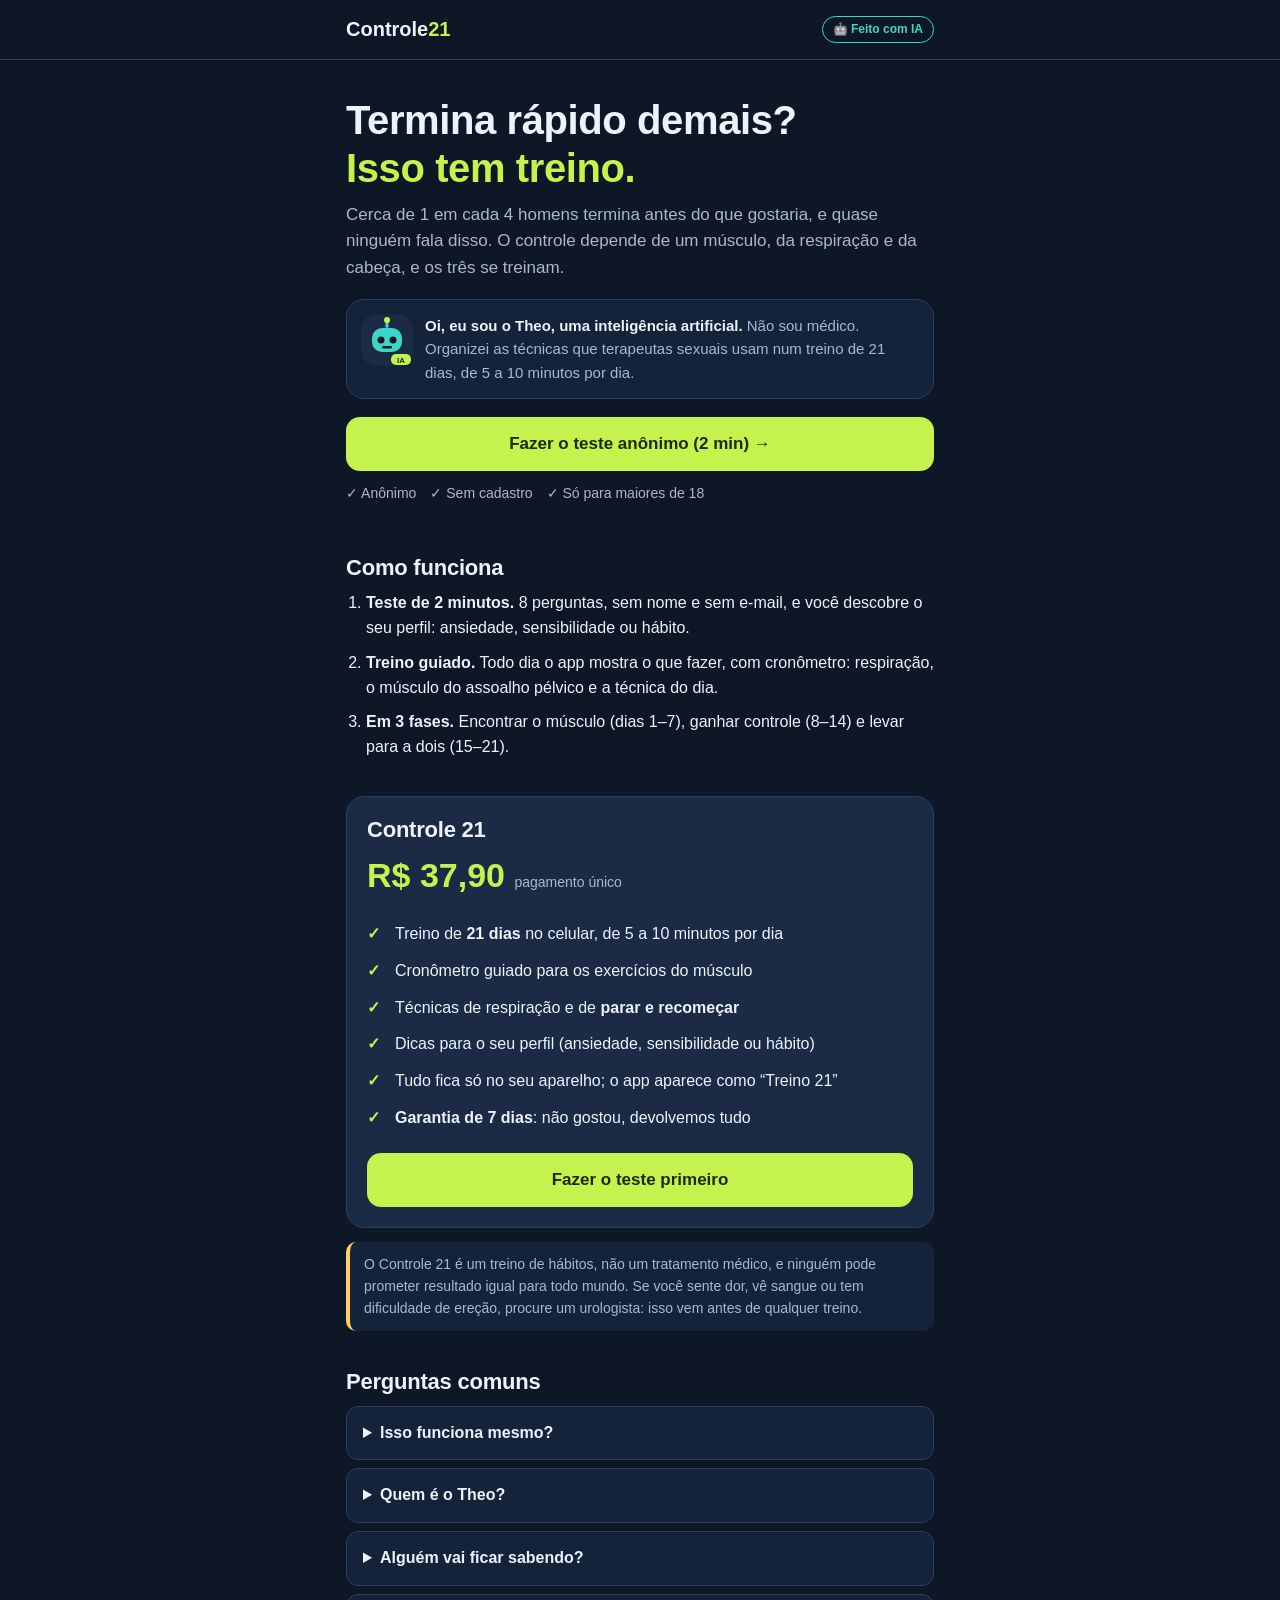
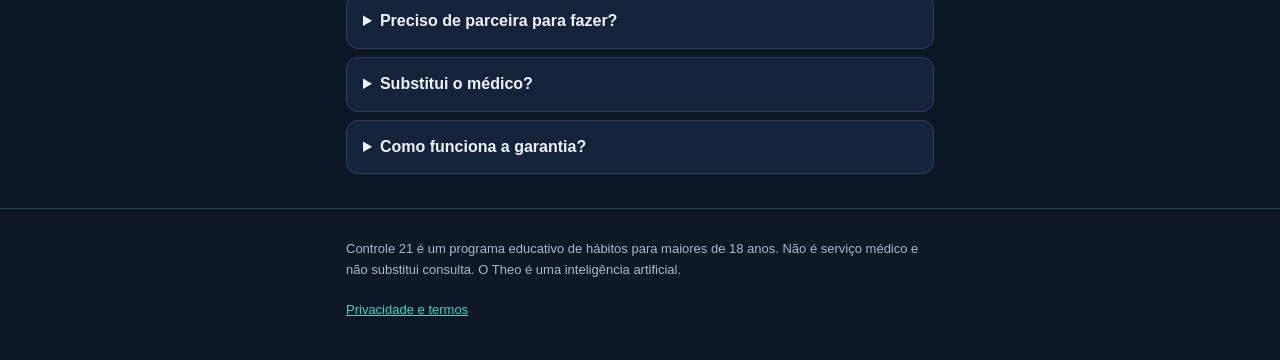
==== index.html @ 681d7818 "Controle 21: teste anônimo, treino de 21 dias, Plus e páginas Co-Authored-By: Claude Opus 5.5 <norep" ====
<!doctype html>
<html lang="pt-BR">
<head>
<meta charset="utf-8">
<meta name="viewport" content="width=device-width, initial-scale=1, viewport-fit=cover">
<title>Controle 21 — treino de 21 dias para durar mais</title>
<meta name="description" content="Teste anônimo de 2 minutos: descubra o seu perfil e treine o controle com técnicas usadas por terapeutas sexuais, 5 a 10 minutos por dia, no celular.">
<meta property="og:title" content="Termina rápido demais? Faça o teste anônimo de 2 minutos">
<meta property="og:description" content="É um músculo, e músculo se treina. Treino guiado de 21 dias no celular, com o Theo, uma inteligência artificial.">
<meta name="theme-color" content="#0e1726">
<meta name="robots" content="noindex">
<link rel="icon" href="data:image/svg+xml,<svg xmlns='http://www.w3.org/2000/svg' viewBox='0 0 100 100'><rect width='100' height='100' rx='22' fill='%230e1726'/><text x='50' y='64' font-size='46' font-family='Arial' font-weight='900' text-anchor='middle' fill='%23c6f24e'>21</text></svg>">
<link rel="stylesheet" href="styles.css">
</head>
<body>

<div id="pagina">
  <header class="topo"><div class="wrap"><a class="logo" href="./">Controle<span>21</span></a><span class="tag-ia">🤖 Feito com IA</span></div></header>

  <div class="hero">
    <div class="wrap">
      <h1>Termina rápido demais?<br><em>Isso tem treino.</em></h1>
      <p>Cerca de 1 em cada 4 homens termina antes do que gostaria, e quase ninguém fala disso. O controle depende de um músculo, da respiração e da cabeça, e os três se treinam.</p>
      <div class="theo">
        <svg width="52" height="52" viewBox="0 0 52 52" aria-hidden="true"><rect width="52" height="52" rx="16" fill="#1b2b45"/><rect x="11" y="14" width="30" height="24" rx="10" fill="#3dd6c6"/><circle cx="20" cy="26" r="3.5" fill="#0e1726"/><circle cx="32" cy="26" r="3.5" fill="#0e1726"/><rect x="21" y="32" width="10" height="2.5" rx="1.25" fill="#0e1726"/><rect x="24.5" y="6" width="3" height="8" rx="1.5" fill="#3dd6c6"/><circle cx="26" cy="6" r="3" fill="#c6f24e"/><rect x="30" y="40" width="20" height="11" rx="5" fill="#c6f24e"/><text x="40" y="48.5" font-size="8" font-family="Arial" font-weight="900" text-anchor="middle" fill="#1d2a00">IA</text></svg>
        <p><b>Oi, eu sou o Theo, uma inteligência artificial.</b> Não sou médico. Organizei as técnicas que terapeutas sexuais usam num treino de 21 dias, de 5 a 10 minutos por dia.</p>
      </div>
      <button class="btn btn-lime" data-comecar>Fazer o teste anônimo (2 min) →</button>
      <div class="selos"><span>✓ Anônimo</span><span>✓ Sem cadastro</span><span>✓ Só para maiores de 18</span></div>
    </div>
  </div>

  <section class="bloco">
    <div class="wrap">
      <h2>Como funciona</h2>
      <ol class="passos">
        <li><b>Teste de 2 minutos.</b> 8 perguntas, sem nome e sem e-mail, e você descobre o seu perfil: ansiedade, sensibilidade ou hábito.</li>
        <li><b>Treino guiado.</b> Todo dia o app mostra o que fazer, com cronômetro: respiração, o músculo do assoalho pélvico e a técnica do dia.</li>
        <li><b>Em 3 fases.</b> Encontrar o músculo (dias 1–7), ganhar controle (8–14) e levar para a dois (15–21).</li>
      </ol>
    </div>
  </section>

  <section class="bloco" style="padding-top:0">
    <div class="wrap">
      <div class="cartao">
        <h2 style="margin-bottom:6px">Controle 21</h2>
        <div class="preco">R$ <span data-preco>37,90</span> <small>pagamento único</small></div>
        <ul class="lista" style="margin-top:14px">
          <li>Treino de <b>21 dias</b> no celular, de 5 a 10 minutos por dia</li>
          <li>Cronômetro guiado para os exercícios do músculo</li>
          <li>Técnicas de respiração e de <b>parar e recomeçar</b></li>
          <li>Dicas para o seu perfil (ansiedade, sensibilidade ou hábito)</li>
          <li>Tudo fica só no seu aparelho; o app aparece como “Treino 21”</li>
          <li><b>Garantia de 7 dias</b>: não gostou, devolvemos tudo</li>
        </ul>
        <button class="btn btn-lime" data-comecar style="margin-top:16px">Fazer o teste primeiro</button>
      </div>
      <p class="aviso" style="margin-top:14px">O Controle 21 é um treino de hábitos, não um tratamento médico, e ninguém pode prometer resultado igual para todo mundo. Se você sente dor, vê sangue ou tem dificuldade de ereção, procure um urologista: isso vem antes de qualquer treino.</p>
    </div>
  </section>

  <section class="bloco" style="padding-top:0">
    <div class="wrap">
      <h2>Perguntas comuns</h2>
      <details><summary>Isso funciona mesmo?</summary><p>O treino do músculo do assoalho pélvico, a respiração e a técnica de parar e recomeçar são usados por fisioterapeutas e terapeutas sexuais há décadas, e há estudos mostrando melhora do controle em muitos homens depois de algumas semanas de treino. O que mais falta é constância, e é para isso que o app existe.</p></details>
      <details><summary>Quem é o Theo?</summary><p>O Theo é uma inteligência artificial. Ele não é médico nem pessoa real: é a voz do app e dos vídeos. O conteúdo foi organizado a partir de técnicas conhecidas de terapia sexual e fisioterapia pélvica.</p></details>
      <details><summary>Alguém vai ficar sabendo?</summary><p>O teste não pede nome nem e-mail. O app guarda seu progresso só no seu aparelho e aparece com o nome neutro “Treino 21”. A cobrança no cartão aparece com nome neutro.</p></details>
      <details><summary>Preciso de parceira para fazer?</summary><p>Não. As fases 1 e 2 são sozinho. A fase 3 tem dicas para levar o controle para a relação.</p></details>
      <details><summary>Substitui o médico?</summary><p>Não. Se o problema sempre existiu desde a primeira vez, se vem com dor, sangue ou dificuldade de ereção, procure um urologista. O treino pode ser feito junto com o acompanhamento médico.</p></details>
      <details><summary>Como funciona a garantia?</summary><p>Você tem 7 dias para pedir o dinheiro de volta, pela própria plataforma de pagamento, sem precisar explicar.</p></details>
    </div>
  </section>

  <footer><div class="wrap">
    Controle 21 é um programa educativo de hábitos para maiores de 18 anos. Não é serviço médico e não substitui consulta. O Theo é uma inteligência artificial.<br><br>
    <a href="privacidade.html">Privacidade e termos</a><span data-so-whats> · <a href="#" data-whats-link>Falar no WhatsApp</a></span>
  </div></footer>
</div>

<!-- TESTE -->
<div class="quiz" id="quiz" hidden>
  <div class="wrap" id="quiz-corpo"></div>
</div>

<div class="toast" id="toast" role="status"></div>
<script src="config.js"></script>
<script src="teste.js"></script>
<script src="site.js"></script>
</body>
</html>
---- styles.css ----
:root {
  --bg: #0e1726;
  --bg-2: #15233a;
  --card: #1b2b45;
  --line: #2b3f60;
  --ink: #eef3fb;
  --muted: #a9b8d0;
  --lime: #c6f24e;
  --lime-ink: #1d2a00;
  --teal: #3dd6c6;
  --red: #ff7a7a;
  --amber: #ffcf5c;
  --r: 18px;
  color-scheme: dark;
}
* { box-sizing: border-box; }
html { -webkit-text-size-adjust: 100%; }
body {
  margin: 0; background: var(--bg); color: var(--ink);
  font: 16px/1.55 -apple-system, BlinkMacSystemFont, "Segoe UI", Roboto, sans-serif;
  padding-bottom: env(safe-area-inset-bottom, 0px);
}
a { color: var(--teal); }
.wrap { width: 100%; max-width: 620px; margin: 0 auto; padding: 0 16px; }
h1, h2, h3 { line-height: 1.2; letter-spacing: -.01em; margin: 0 0 10px; }
h1 { font-size: clamp(28px, 7vw, 40px); }
h2 { font-size: 22px; }
p { margin: 0 0 12px; }

.topo { padding: 14px 0; border-bottom: 1px solid var(--line); }
.topo .wrap { display: flex; align-items: center; justify-content: space-between; gap: 12px; }
.logo { font-weight: 800; font-size: 20px; color: var(--ink); text-decoration: none; }
.logo span { color: var(--lime); }
.tag-ia { font-size: 12px; font-weight: 700; border: 1px solid var(--teal); color: var(--teal); border-radius: 99px; padding: 3px 10px; white-space: nowrap; }

.hero { padding: 36px 0 24px; }
.hero em { color: var(--lime); font-style: normal; }
.hero p { color: var(--muted); font-size: 17px; }

.theo { display: flex; gap: 12px; align-items: flex-start; background: var(--bg-2); border: 1px solid var(--line); border-radius: var(--r); padding: 14px; margin: 18px 0; }
.theo svg { flex-shrink: 0; }
.theo p { margin: 0; font-size: 15px; color: var(--muted); }
.theo b { color: var(--ink); }

.btn {
  display: block; width: 100%; min-height: 54px; border: 0; border-radius: 14px; cursor: pointer;
  font: inherit; font-weight: 800; font-size: 17px; padding: 14px 18px; text-align: center; text-decoration: none;
}
.btn-lime { background: var(--lime); color: var(--lime-ink); }
.btn-lime:hover { filter: brightness(1.05); }
.btn-claro { background: transparent; color: var(--ink); border: 2px solid var(--line); }
.btn:focus-visible, button:focus-visible, a:focus-visible, input:focus-visible { outline: 3px solid var(--teal); outline-offset: 2px; }
.btn[disabled] { opacity: .45; cursor: not-allowed; }

.selos { display: flex; flex-wrap: wrap; gap: 8px 14px; margin-top: 12px; color: var(--muted); font-size: 14px; }

.bloco { padding: 26px 0; }
.passos { padding-left: 20px; margin: 0; }
.passos li { margin-bottom: 10px; }
.cartao { background: var(--card); border: 1px solid var(--line); border-radius: var(--r); padding: 20px; }
.preco { font-size: 34px; font-weight: 800; color: var(--lime); }
.preco small { font-size: 14px; color: var(--muted); font-weight: 500; }
.lista { list-style: none; padding: 0; margin: 0; }
.lista li { padding: 6px 0 6px 28px; position: relative; }
.lista li::before { content: "✓"; position: absolute; left: 0; color: var(--lime); font-weight: 800; }
.aviso { font-size: 14px; color: var(--muted); background: var(--bg-2); border-left: 4px solid var(--amber); padding: 12px 14px; border-radius: 10px; }
.alerta { background: #3a1820; border: 1px solid var(--red); border-radius: var(--r); padding: 16px; }
.alerta h3 { color: var(--red); }

details { background: var(--bg-2); border: 1px solid var(--line); border-radius: 12px; margin-bottom: 8px; }
summary { cursor: pointer; padding: 14px 16px; font-weight: 700; min-height: 44px; }
details p { padding: 0 16px 14px; color: var(--muted); margin: 0; }

footer { padding: 30px 0 40px; color: var(--muted); font-size: 13px; border-top: 1px solid var(--line); }

/* Teste */
.quiz { position: fixed; inset: 0; background: var(--bg); overflow-y: auto; z-index: 10; display: flex; padding: 20px 0; }
.quiz[hidden] { display: none; }
.barra { height: 6px; background: var(--line); border-radius: 99px; overflow: hidden; margin: 6px 0 22px; }
.barra i { display: block; height: 100%; background: var(--lime); transition: width .25s; }
.q-topo { display: flex; justify-content: space-between; color: var(--muted); font-size: 14px; }
.q-topo button { background: none; border: 0; color: var(--muted); font: inherit; cursor: pointer; min-height: 44px; padding: 0 4px; }
.opcoes { display: grid; gap: 10px; margin-top: 16px; }
.opcoes button {
  text-align: left; background: var(--card); color: var(--ink); border: 2px solid var(--line); border-radius: 14px;
  padding: 14px 16px; min-height: 56px; font: inherit; font-weight: 600; cursor: pointer;
}
.opcoes button:hover { border-color: var(--teal); }
.q-ajuda { color: var(--muted); font-size: 14px; margin-top: 4px; }

.perfil-card { background: linear-gradient(150deg, var(--card), #13324a); border: 2px solid var(--teal); border-radius: var(--r); padding: 20px; margin: 16px 0; }
.perfil-card .rotulo { font-size: 12px; font-weight: 800; letter-spacing: .1em; color: var(--teal); }
.medidor { display: grid; gap: 8px; margin: 14px 0 4px; }
.medidor div { display: grid; grid-template-columns: 110px 1fr; gap: 10px; align-items: center; font-size: 14px; color: var(--muted); }
.medidor span { height: 10px; background: var(--line); border-radius: 99px; overflow: hidden; }
.medidor span i { display: block; height: 100%; background: var(--teal); }

/* App */
.app-topo { position: sticky; top: 0; background: var(--bg); z-index: 5; border-bottom: 1px solid var(--line); padding: 12px 0; }
.app-topo .wrap { display: flex; justify-content: space-between; align-items: center; gap: 10px; }
.dias { display: grid; grid-template-columns: repeat(7, 1fr); gap: 6px; margin: 16px 0; }
.dias button {
  aspect-ratio: 1; border-radius: 12px; border: 2px solid var(--line); background: var(--card); color: var(--ink);
  font: inherit; font-weight: 800; cursor: pointer; min-height: 40px; position: relative;
}
.dias button.feito { background: var(--lime); color: var(--lime-ink); border-color: var(--lime); }
.dias button.hoje { border-color: var(--teal); }
.dias button[disabled] { opacity: .35; cursor: not-allowed; }
.fase { font-size: 12px; font-weight: 800; letter-spacing: .1em; color: var(--teal); }
.bloco-dia { background: var(--card); border: 1px solid var(--line); border-radius: var(--r); padding: 18px; margin-bottom: 14px; }
.bloco-dia h3 { display: flex; gap: 8px; align-items: center; }
.bloco-dia .min { margin-left: auto; font-size: 13px; color: var(--muted); font-weight: 600; }
.bloco-dia ol, .bloco-dia ul { padding-left: 20px; margin: 0 0 10px; }
.bloco-dia li { margin-bottom: 6px; }

.timer { text-align: center; padding: 10px 0 4px; }
.timer .anel { width: 190px; height: 190px; margin: 0 auto 12px; position: relative; }
.timer .anel svg { transform: rotate(-90deg); }
.timer .anel .fundo { stroke: var(--line); }
.timer .anel .frente { stroke: var(--lime); transition: stroke-dashoffset .2s linear; }
.timer .anel.solta .frente { stroke: var(--teal); }
.timer .centro { position: absolute; inset: 0; display: flex; flex-direction: column; align-items: center; justify-content: center; }
.timer .acao { font-size: 26px; font-weight: 800; }
.timer .seg { font-size: 15px; color: var(--muted); }
.timer .reps { color: var(--muted); font-size: 14px; margin-bottom: 10px; }
.linha-botoes { display: flex; gap: 10px; }
.linha-botoes .btn { flex: 1; }
.check-dia { display: flex; gap: 12px; align-items: center; background: var(--bg-2); border: 2px solid var(--line); border-radius: 14px; padding: 14px; cursor: pointer; min-height: 56px; font-weight: 700; }
.check-dia input { width: 24px; height: 24px; accent-color: var(--lime); }
.portao { padding: 40px 0; }
.portao input { width: 100%; min-height: 52px; border-radius: 12px; border: 2px solid var(--line); background: var(--card); color: var(--ink); font: inherit; font-size: 18px; padding: 10px 14px; margin: 10px 0 12px; text-transform: uppercase; }
.erro { color: var(--red); font-size: 14px; min-height: 20px; }
.escala { display: grid; grid-template-columns: repeat(11, 1fr); gap: 3px; margin: 10px 0; font-size: 11px; text-align: center; }
.escala span { padding: 6px 0; border-radius: 6px; background: var(--line); }
.escala .v { background: #3b6d3b; } .escala .a { background: #8a6d1f; } .escala .r { background: #8a2e2e; }
.toast { position: fixed; left: 50%; bottom: 24px; transform: translateX(-50%); background: var(--lime); color: var(--lime-ink); font-weight: 800; padding: 12px 18px; border-radius: 12px; z-index: 30; max-width: calc(100% - 32px); }
.toast:empty { display: none; }
@media (prefers-reduced-motion: reduce) { * { transition: none !important; } }
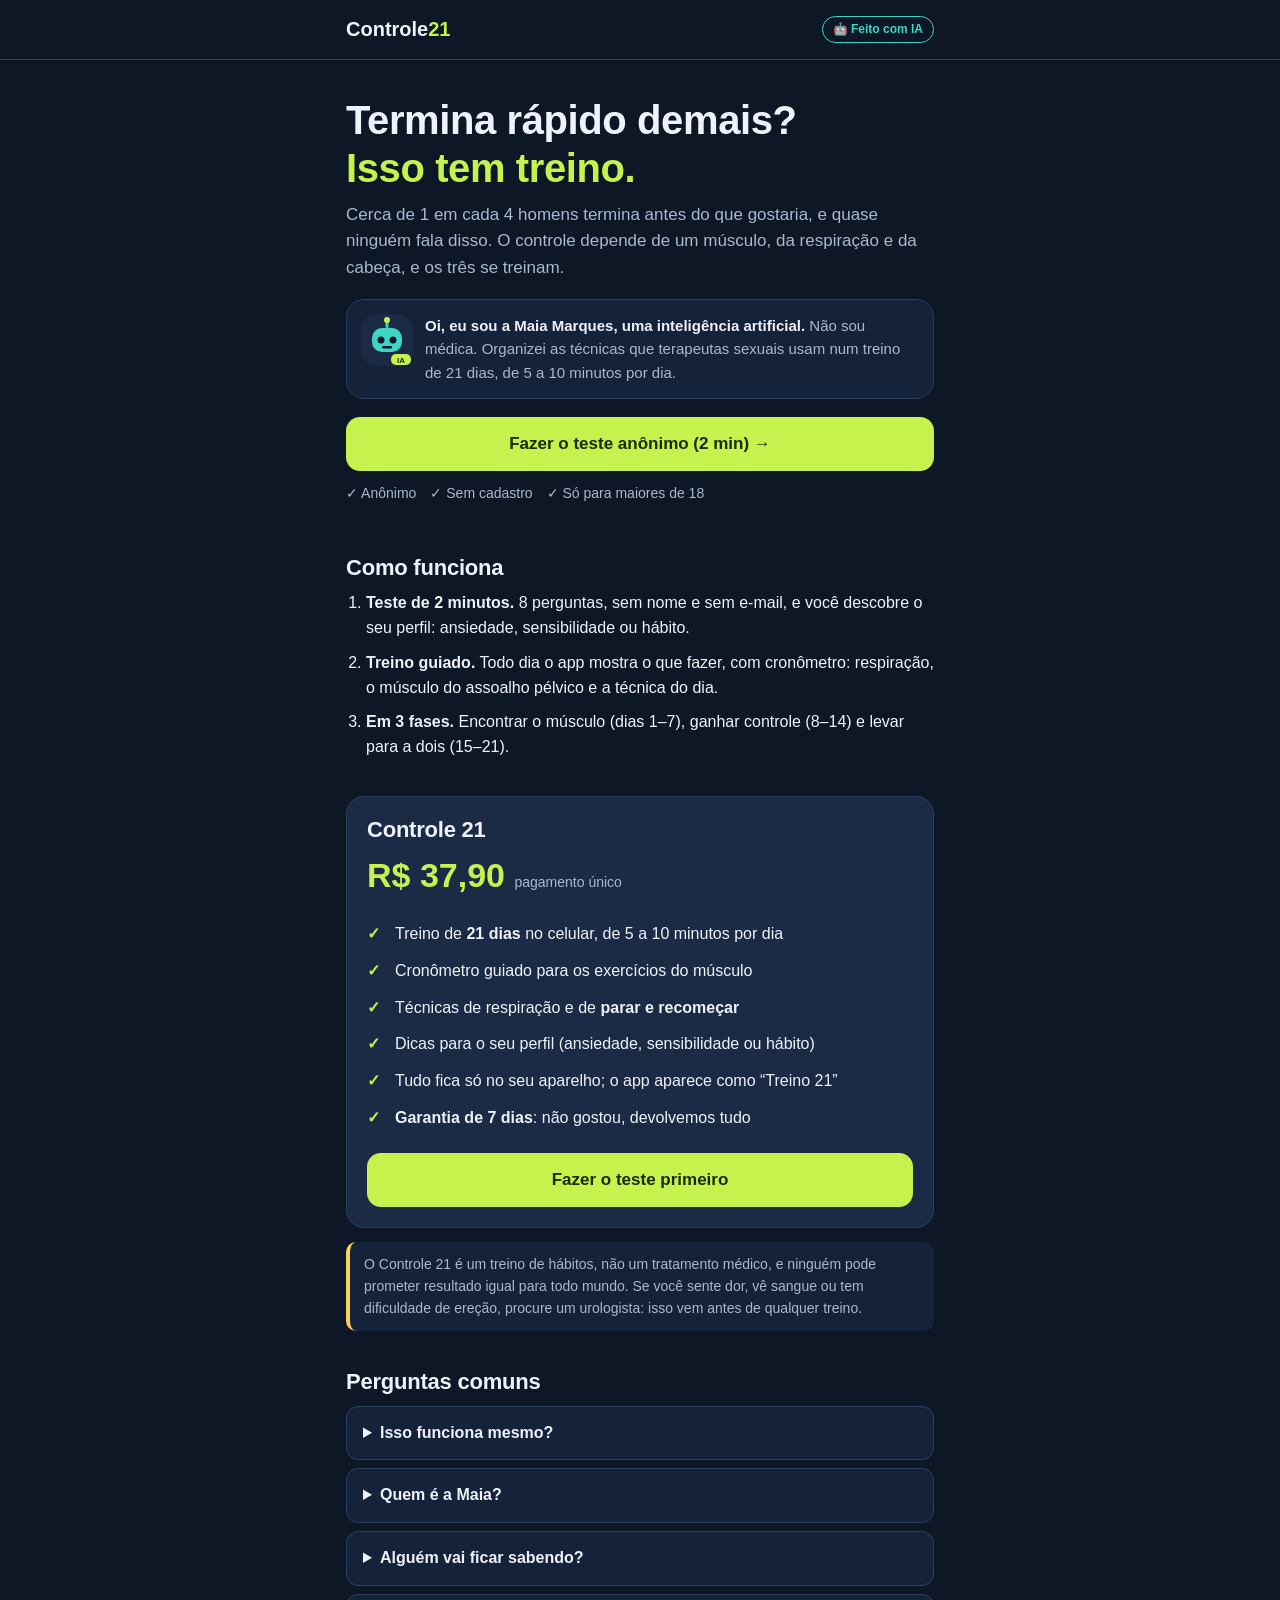
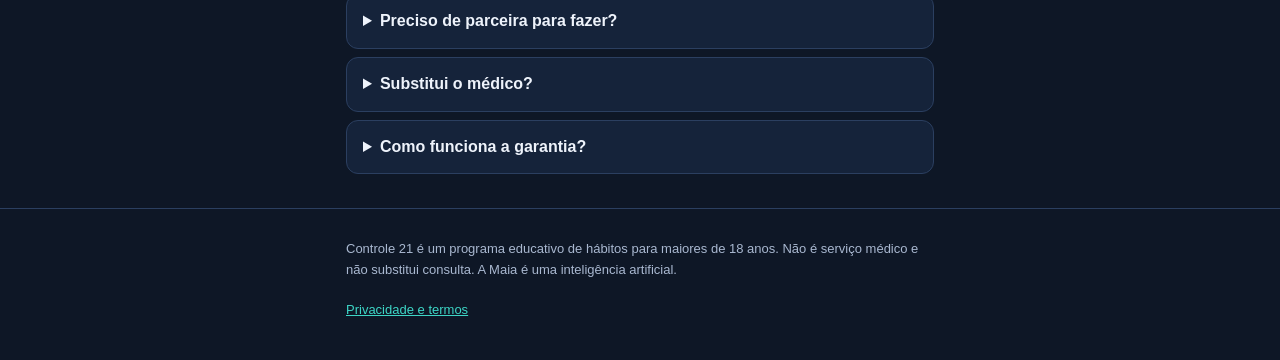
==== commit dff68b16: "Persona do Controle 21 passa a ser a Maia Marques (IA declarada) Co-Authored-By: Claude Opus 5.5 <no" ====
--- a/index.html
+++ b/index.html
@@ -6,7 +6,7 @@
 <title>Controle 21 — treino de 21 dias para durar mais</title>
 <meta name="description" content="Teste anônimo de 2 minutos: descubra o seu perfil e treine o controle com técnicas usadas por terapeutas sexuais, 5 a 10 minutos por dia, no celular.">
 <meta property="og:title" content="Termina rápido demais? Faça o teste anônimo de 2 minutos">
-<meta property="og:description" content="É um músculo, e músculo se treina. Treino guiado de 21 dias no celular, com o Theo, uma inteligência artificial.">
+<meta property="og:description" content="É um músculo, e músculo se treina. Treino guiado de 21 dias no celular, com a Maia, uma inteligência artificial.">
 <meta name="theme-color" content="#0e1726">
 <meta name="robots" content="noindex">
 <link rel="icon" href="data:image/svg+xml,<svg xmlns='http://www.w3.org/2000/svg' viewBox='0 0 100 100'><rect width='100' height='100' rx='22' fill='%230e1726'/><text x='50' y='64' font-size='46' font-family='Arial' font-weight='900' text-anchor='middle' fill='%23c6f24e'>21</text></svg>">
@@ -23,7 +23,7 @@
       <p>Cerca de 1 em cada 4 homens termina antes do que gostaria, e quase ninguém fala disso. O controle depende de um músculo, da respiração e da cabeça, e os três se treinam.</p>
       <div class="theo">
         <svg width="52" height="52" viewBox="0 0 52 52" aria-hidden="true"><rect width="52" height="52" rx="16" fill="#1b2b45"/><rect x="11" y="14" width="30" height="24" rx="10" fill="#3dd6c6"/><circle cx="20" cy="26" r="3.5" fill="#0e1726"/><circle cx="32" cy="26" r="3.5" fill="#0e1726"/><rect x="21" y="32" width="10" height="2.5" rx="1.25" fill="#0e1726"/><rect x="24.5" y="6" width="3" height="8" rx="1.5" fill="#3dd6c6"/><circle cx="26" cy="6" r="3" fill="#c6f24e"/><rect x="30" y="40" width="20" height="11" rx="5" fill="#c6f24e"/><text x="40" y="48.5" font-size="8" font-family="Arial" font-weight="900" text-anchor="middle" fill="#1d2a00">IA</text></svg>
-        <p><b>Oi, eu sou o Theo, uma inteligência artificial.</b> Não sou médico. Organizei as técnicas que terapeutas sexuais usam num treino de 21 dias, de 5 a 10 minutos por dia.</p>
+        <p><b>Oi, eu sou a Maia Marques, uma inteligência artificial.</b> Não sou médica. Organizei as técnicas que terapeutas sexuais usam num treino de 21 dias, de 5 a 10 minutos por dia.</p>
       </div>
       <button class="btn btn-lime" data-comecar>Fazer o teste anônimo (2 min) →</button>
       <div class="selos"><span>✓ Anônimo</span><span>✓ Sem cadastro</span><span>✓ Só para maiores de 18</span></div>
@@ -64,7 +64,7 @@
     <div class="wrap">
       <h2>Perguntas comuns</h2>
       <details><summary>Isso funciona mesmo?</summary><p>O treino do músculo do assoalho pélvico, a respiração e a técnica de parar e recomeçar são usados por fisioterapeutas e terapeutas sexuais há décadas, e há estudos mostrando melhora do controle em muitos homens depois de algumas semanas de treino. O que mais falta é constância, e é para isso que o app existe.</p></details>
-      <details><summary>Quem é o Theo?</summary><p>O Theo é uma inteligência artificial. Ele não é médico nem pessoa real: é a voz do app e dos vídeos. O conteúdo foi organizado a partir de técnicas conhecidas de terapia sexual e fisioterapia pélvica.</p></details>
+      <details><summary>Quem é a Maia?</summary><p>A Maia Marques é uma inteligência artificial. Ela não é médica nem pessoa real: é a voz do app e dos vídeos. O conteúdo foi organizado a partir de técnicas conhecidas de terapia sexual e fisioterapia pélvica.</p></details>
       <details><summary>Alguém vai ficar sabendo?</summary><p>O teste não pede nome nem e-mail. O app guarda seu progresso só no seu aparelho e aparece com o nome neutro “Treino 21”. A cobrança no cartão aparece com nome neutro.</p></details>
       <details><summary>Preciso de parceira para fazer?</summary><p>Não. As fases 1 e 2 são sozinho. A fase 3 tem dicas para levar o controle para a relação.</p></details>
       <details><summary>Substitui o médico?</summary><p>Não. Se o problema sempre existiu desde a primeira vez, se vem com dor, sangue ou dificuldade de ereção, procure um urologista. O treino pode ser feito junto com o acompanhamento médico.</p></details>
@@ -73,7 +73,7 @@
   </section>
 
   <footer><div class="wrap">
-    Controle 21 é um programa educativo de hábitos para maiores de 18 anos. Não é serviço médico e não substitui consulta. O Theo é uma inteligência artificial.<br><br>
+    Controle 21 é um programa educativo de hábitos para maiores de 18 anos. Não é serviço médico e não substitui consulta. A Maia é uma inteligência artificial.<br><br>
     <a href="privacidade.html">Privacidade e termos</a><span data-so-whats> · <a href="#" data-whats-link>Falar no WhatsApp</a></span>
   </div></footer>
 </div>
